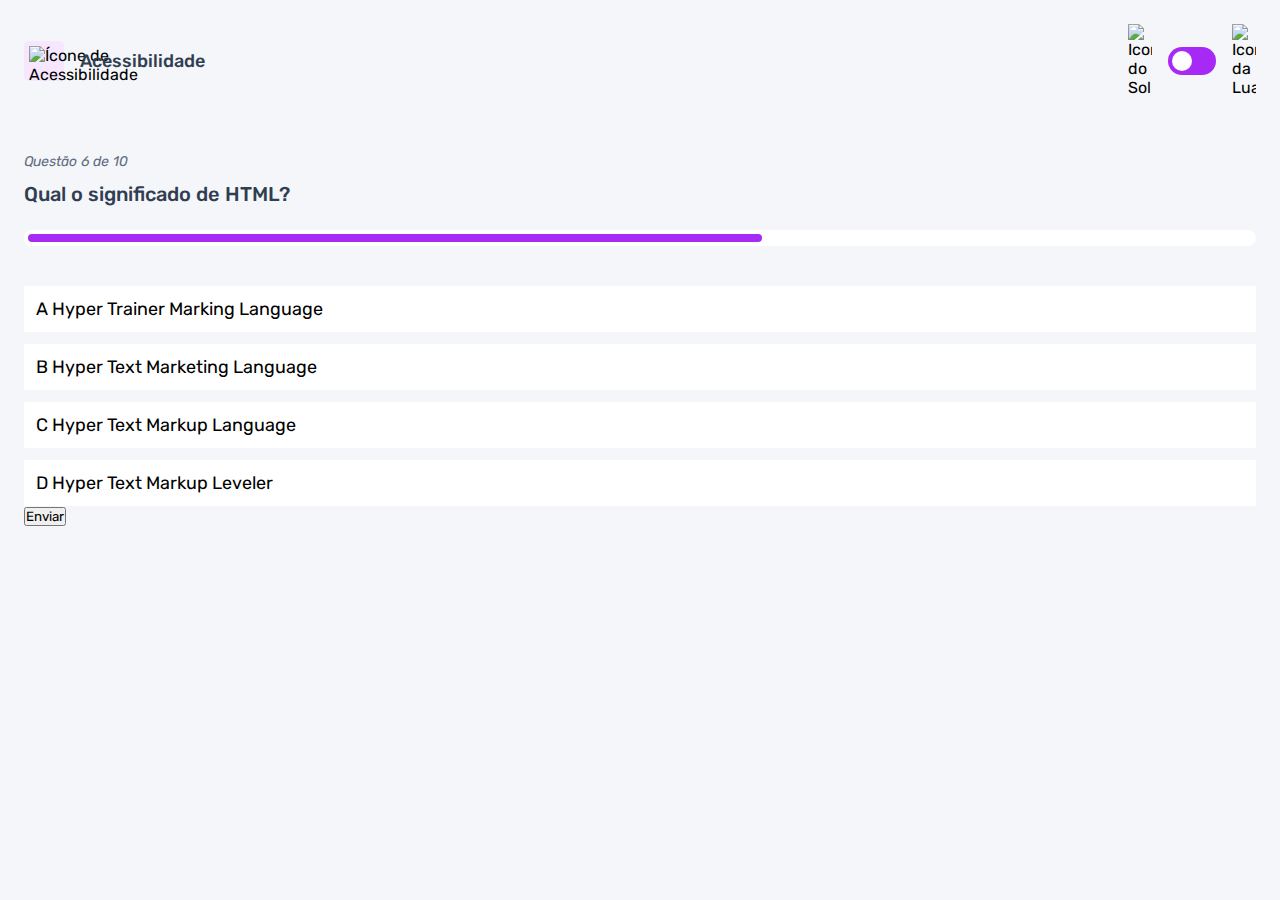
==== pages/quiz/quiz.html @ 1f3260f4 "Estilização da página do quiz na metade" ====
<!DOCTYPE html>
<html lang="en">
<head>
    <meta charset="UTF-8">
    <meta name="viewport" content="width=device-width, initial-scale=1.0">
    <link rel="preconnect" href="https://fonts.googleapis.com">
    <link rel="preconnect" href="https://fonts.gstatic.com" crossorigin>
    <link href="https://fonts.googleapis.com/css2?family=Rubik:ital,wght@0,300..900;1,300..900&display=swap" rel="stylesheet">
    <link rel="stylesheet" href="quiz.css">
    <title>Quiz App</title>
</head>
<body>
    <header>
        <div class="assunto">
            <div class="assunto_icone">
                <img src="../../assets/images/icon-accessibility.svg" alt="Ícone de Acessibilidade">
            </div>

            <h1>Acessibilidade</h1>
        </div>

        <div class="tema">
                <img src="../../assets/images/icon-sun-dark.svg" alt="Icone do Sol">
            <button>
                <div></div>
            </button>
            <img src="../../assets/images/icon-moon-dark.svg" alt="Icone da Lua">
        </div>
    </header>

    <main>
        <section class="pergunta">
            <p>Questão 6 de 10</p>

            <h2>Qual o significado de HTML?</h2>

            <div class="barra_progresso">
                <div></div>
            </div>
        </section>

        <section class="alternativas">
            <form action="">

                <label for="alternativa_a">
                    <input type="radio" id="alternativa_a">

                    <div>
                        <span>A</span>
                        Hyper Trainer Marking Language
                    </div>
                </label>

                <label for="alternativa_b">
                    <input type="radio" id="alternativa_b">

                    <div>
                        <span>B</span>
                        Hyper Text Marketing Language
                    </div>
                </label>

                <label for="alternativa_c">
                    <input type="radio" id="alternativa_c">

                    <div>
                        <span>C</span>
                        Hyper Text Markup Language
                    </div>
                </label>

                <label for="alternativa_d">
                    <input type="radio" id="alternativa_d">

                    <div>
                        <span>D</span>
                        Hyper Text Markup Leveler
                    </div>
                </label>
            </form>

            <button>Enviar</button>
        </section>
    </main>
</body>
</html>
---- pages/quiz/quiz.css ----
* {
    margin: 0;
    padding: 0;
    box-sizing: border-box;
    font-family: "Rubik", sans-serif;
    -webkit-font-smoothing: antialiased;
}

:root {
    --bg-color: #f4f6fa;
    --purple: #a729f5;
    --white: #fff;
    --primary-text-color: #313e51;
    --secondary-text-color: #626c7f;
    --button-bg: #fff;
    --bg-html: #fff1e9;
    --bg-css: #e0fdef;
    --bg-javascript: #ebf0ff;
    --bg-acessibilidade: #f6e7ff;
    --shadow: 0px 16px 40px 0px rgba(143, 160, 193, 0.14);
    --bg-mobile: url(../../assets/images/pattern-background-mobile-light.svg);
    --bg-desktop: url(../../assets/images/pattern-background-desktop-light.svg);
}

body.escuro{
    --bg-mobile: url(../../assets/images/pattern-background-mobile-dark.svg);
    --bg-desktop: url(../../assets/images/pattern-background-desktop-dark.svg);
    --bg-color: #313e51;
    --primary-text-color: #fff;
    --secondary-text-color: #abc1e1;
    --button-bg: #3b4d66;
    --shadow: 0px 16px 40px 0px rgba(49, 61, 86, 0.14);
}

body {
    height: 100svh;
    background: var(--bg-mobile) var(--bg-color);
    background-repeat: no-repeat;
    background-size: cover;
}

header {
    display: flex;
    justify-content: space-between;
    padding: 16px 24px;
}

.assunto {
    display: flex;
    align-items: center;
    gap: 16px;
}

.assunto_icone {
    background: var(--bg-acessibilidade);
    width: 40px;
    height: 40px;
    padding: 5px;
    border-radius: 5px;
}

.assunto_icone img {
    width: 100%;
}

.assunto h1 {
    font-size: 18px;
    font-weight: 500;
    color: var(--primary-text-color);
}

.tema {
    padding: 8px 0;
    display: flex;
    align-items: center;
    gap: 8px;
}

.tema img {
    width: 16px;
}

.tema button {
    height: 20px;
    width: 32px;
    background: var(--purple);
    border: 0;
    border-radius: 999px;
    padding: 4px;
}

.tema button div {
    background: var(--white);
    width: 12px;
    height: 12px;
    border-radius: 999px;
}

main {
    padding: 32px 24px;
}

.pergunta {
    margin-bottom: 40px;
}

.pergunta p {
    font-style: italic;
    font-size: 14px;
    color: var(--secondary-text-color);
    margin-bottom: 12px;
}

.pergunta h2 {
    font-size: 20px;
    font-weight: 500;
    color: var(--primary-text-color);
    line-height: 24px;
    margin-bottom: 24px;
}

.barra_progresso {
    background: var(--button-bg);
    height: 16px;
    padding: 4px;
    border-radius: 999px;
}

.barra_progresso div {
    height: 100%;
    width: 60%;
    background: var(--purple);
    border-radius: 999px;
}

.alternativas form {
    display: flex;
    flex-direction: column;
    gap: 12px;
}

.alternativas label {
    display: block;
    background: var(--button-bg);
    padding: 12px;

    font-size: 18px;
}

.alternativas input {
    display: none;
}

@media(min-width: 1100px) {
    body {
        background: var(--bg-desktop) var(--bg-color);
        background-size: cover;
        background-repeat: no-repeat;
    }

    .tema {
        gap: 16px;
    }

    .tema img {
        width: 24px;
    }

    .tema button {
        width: 48px;
        height: 28px;
    }

    .tema button div {
        width: 20px;
        height: 20px;
    }
}
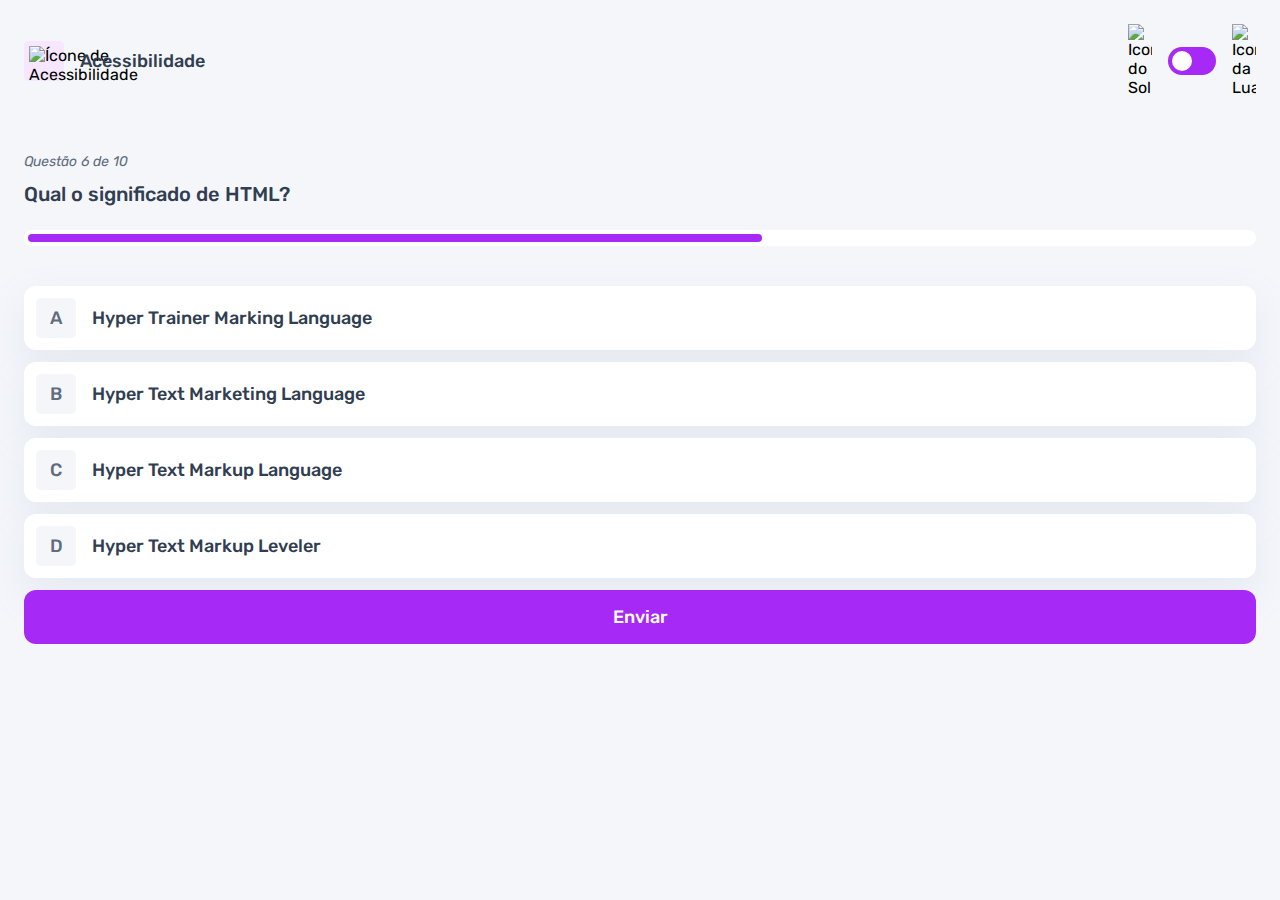
==== commit 3abc3a3b: "Adicionado e efeito de seleção nas alternativas - quiz.html e quiz.css" ====
--- a/pages/quiz/quiz.html
+++ b/pages/quiz/quiz.html
@@ -43,7 +43,7 @@
             <form action="">
 
                 <label for="alternativa_a">
-                    <input type="radio" id="alternativa_a">
+                    <input type="radio" id="alternativa_a" name="alternativa">
 
                     <div>
                         <span>A</span>
@@ -52,7 +52,7 @@
                 </label>
 
                 <label for="alternativa_b">
-                    <input type="radio" id="alternativa_b">
+                    <input type="radio" id="alternativa_b" name="alternativa">
 
                     <div>
                         <span>B</span>
@@ -61,7 +61,7 @@
                 </label>
 
                 <label for="alternativa_c">
-                    <input type="radio" id="alternativa_c">
+                    <input type="radio" id="alternativa_c" name="alternativa">
 
                     <div>
                         <span>C</span>
@@ -70,7 +70,7 @@
                 </label>
 
                 <label for="alternativa_d">
-                    <input type="radio" id="alternativa_d">
+                    <input type="radio" id="alternativa_d" name="alternativa">
 
                     <div>
                         <span>D</span>
--- a/pages/quiz/quiz.css
+++ b/pages/quiz/quiz.css
@@ -18,6 +18,8 @@
     --bg-javascript: #ebf0ff;
     --bg-acessibilidade: #f6e7ff;
     --shadow: 0px 16px 40px 0px rgba(143, 160, 193, 0.14);
+    --green :#26d782;
+    --red: #ee5454;
     --bg-mobile: url(../../assets/images/pattern-background-mobile-light.svg);
     --bg-desktop: url(../../assets/images/pattern-background-desktop-light.svg);
 }
@@ -137,19 +139,67 @@
     display: flex;
     flex-direction: column;
     gap: 12px;
+    margin-bottom: 12px;
 }
 
 .alternativas label {
     display: block;
     background: var(--button-bg);
     padding: 12px;
+    border-radius: 12px;
+    box-shadow: var(--shadow);
+    color: var(--primary-text-color);
 
     font-size: 18px;
+    font-weight: 500;
+}
+
+.alternativas label:has(input:checked) {
+    outline: 3px solid var(--purple);
+
+    & span {
+        background: var(--purple);
+        color: var(--white);
+    }
 }
 
 .alternativas input {
     display: none;
 }
+
+.alternativas div {
+    display: flex;
+    align-items: center;
+    gap: 16px;
+}
+
+.alternativas div span {
+    display: block;
+    width: 40px;
+    height: 40px;
+    border-radius: 5px;
+    background: var(--bg-color);
+    color: var(--secondary-text-color);
+
+    display: flex;
+    align-items: center;
+    justify-content: center;
+
+    flex-shrink: 0;
+}
+
+.alternativas button {
+    padding: 16px;
+    border-radius: 12px;
+    border: none;
+    background: var(--purple);
+    color: var(--white);
+    width: 100%;
+
+    font-size: 18px;
+    font-weight: 500;
+}
+
 
 @media(min-width: 1100px) {
     body {
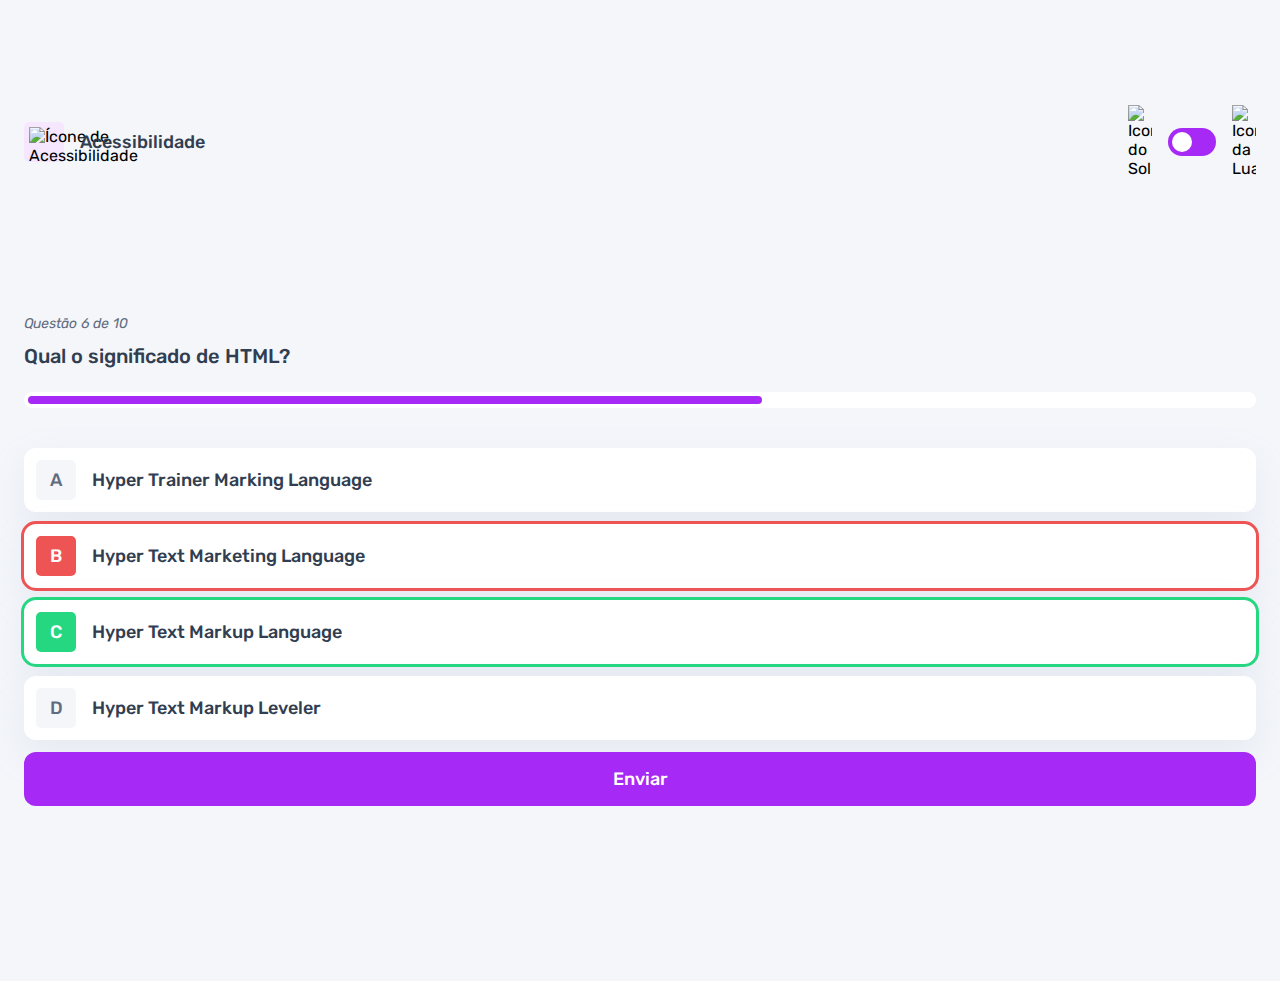
==== commit e48c5012: "Adicionado o efeito para alternativas corretas e erradas" ====
--- a/pages/quiz/quiz.html
+++ b/pages/quiz/quiz.html
@@ -51,7 +51,7 @@
                     </div>
                 </label>
 
-                <label for="alternativa_b">
+                <label for="alternativa_b" id="errada">
                     <input type="radio" id="alternativa_b" name="alternativa">
 
                     <div>
@@ -60,7 +60,7 @@
                     </div>
                 </label>
 
-                <label for="alternativa_c">
+                <label for="alternativa_c" id="correta">
                     <input type="radio" id="alternativa_c" name="alternativa">
 
                     <div>
--- a/pages/quiz/quiz.css
+++ b/pages/quiz/quiz.css
@@ -163,6 +163,24 @@
     }
 }
 
+.alternativas label#correta {
+    outline: 3px solid var(--green);
+
+    & span {
+        background: var(--green);
+        color: var(--white);
+    }
+}
+
+.alternativas label#errada {
+    outline: 3px solid var(--red);
+
+    & span {
+        background: var(--red);
+        color: var(--white);
+    }
+}
+
 .alternativas input {
     display: none;
 }
@@ -208,6 +226,10 @@
         background-repeat: no-repeat;
     }
 
+    header {
+        margin-block: 81px;
+    }
+
     .tema {
         gap: 16px;
     }
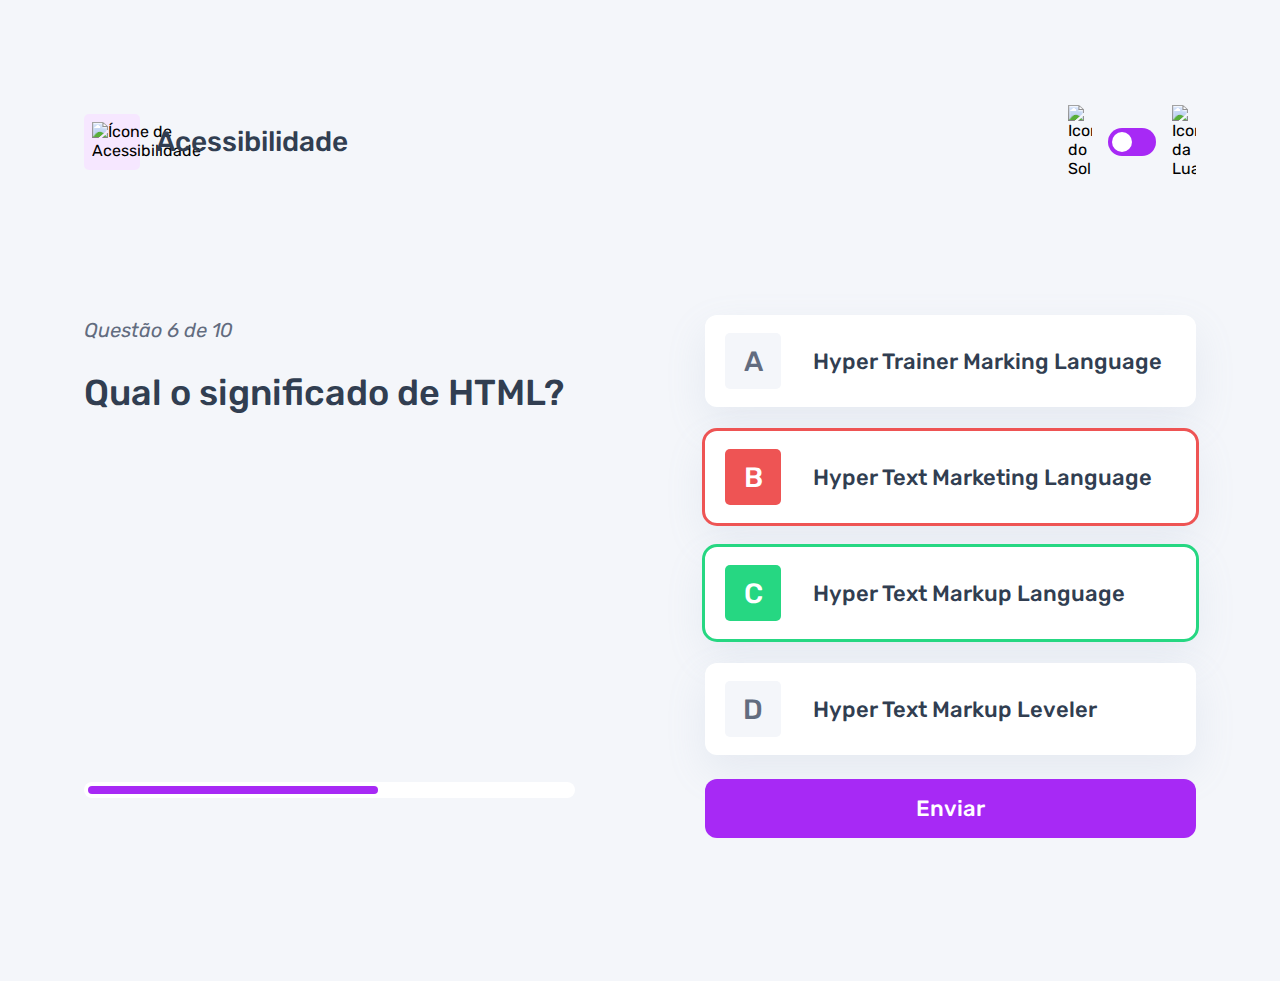
==== commit db278c95: "Adicionada a responsividade para o desktop - quiz.html quiz.css" ====
--- a/pages/quiz/quiz.html
+++ b/pages/quiz/quiz.html
@@ -30,10 +30,11 @@
 
     <main>
         <section class="pergunta">
-            <p>Questão 6 de 10</p>
+            <div>
+                <p>Questão 6 de 10</p>
 
-            <h2>Qual o significado de HTML?</h2>
-
+                <h2>Qual o significado de HTML?</h2>
+            </div>
             <div class="barra_progresso">
                 <div></div>
             </div>
--- a/pages/quiz/quiz.css
+++ b/pages/quiz/quiz.css
@@ -220,14 +220,21 @@
 
 
 @media(min-width: 1100px) {
-    body {
-        background: var(--bg-desktop) var(--bg-color);
-        background-size: cover;
-        background-repeat: no-repeat;
-    }
 
     header {
         margin-block: 81px;
+        max-width: 1160px;
+        margin-inline: auto;
+    }
+
+    .assunto_icone {
+        width: 56px;
+        height: 56px;
+        padding: 8px;
+    }
+
+    .assunto h1 {
+        font-size: 28px;
     }
 
     .tema {
@@ -247,4 +254,59 @@
         width: 20px;
         height: 20px;
     }
+
+    main {
+        max-width: 1160px;
+        margin-inline: auto;
+
+        display: flex;
+        gap: 130px;
+    }
+
+    section {
+        width: 100%;
+    }
+
+    .pergunta {
+        display: flex;
+        flex-direction: column;
+        justify-content: space-between;
+    }
+
+    .pergunta p {
+        font-size: 20px;
+        line-height: 30px;
+        margin-bottom: 27px;
+    }
+
+    .pergunta h2{
+        font-size: 36px;
+        line-height: 42px;
+    }
+
+    .alternativas form {
+        gap: 24px;
+        margin-bottom: 24px;
+    }
+
+    .alternativas label {
+        font-size: 22px;
+        padding: 18px 20px;
+    }
+
+    .alternativas div {
+        gap: 32px;
+    }
+
+    .alternativas div span {
+        width: 56px;
+        height: 56px;
+        font-size: 28px;
+    }
+
+    .alternativas button {
+        font-size: 22px;
+    }
+
+
 }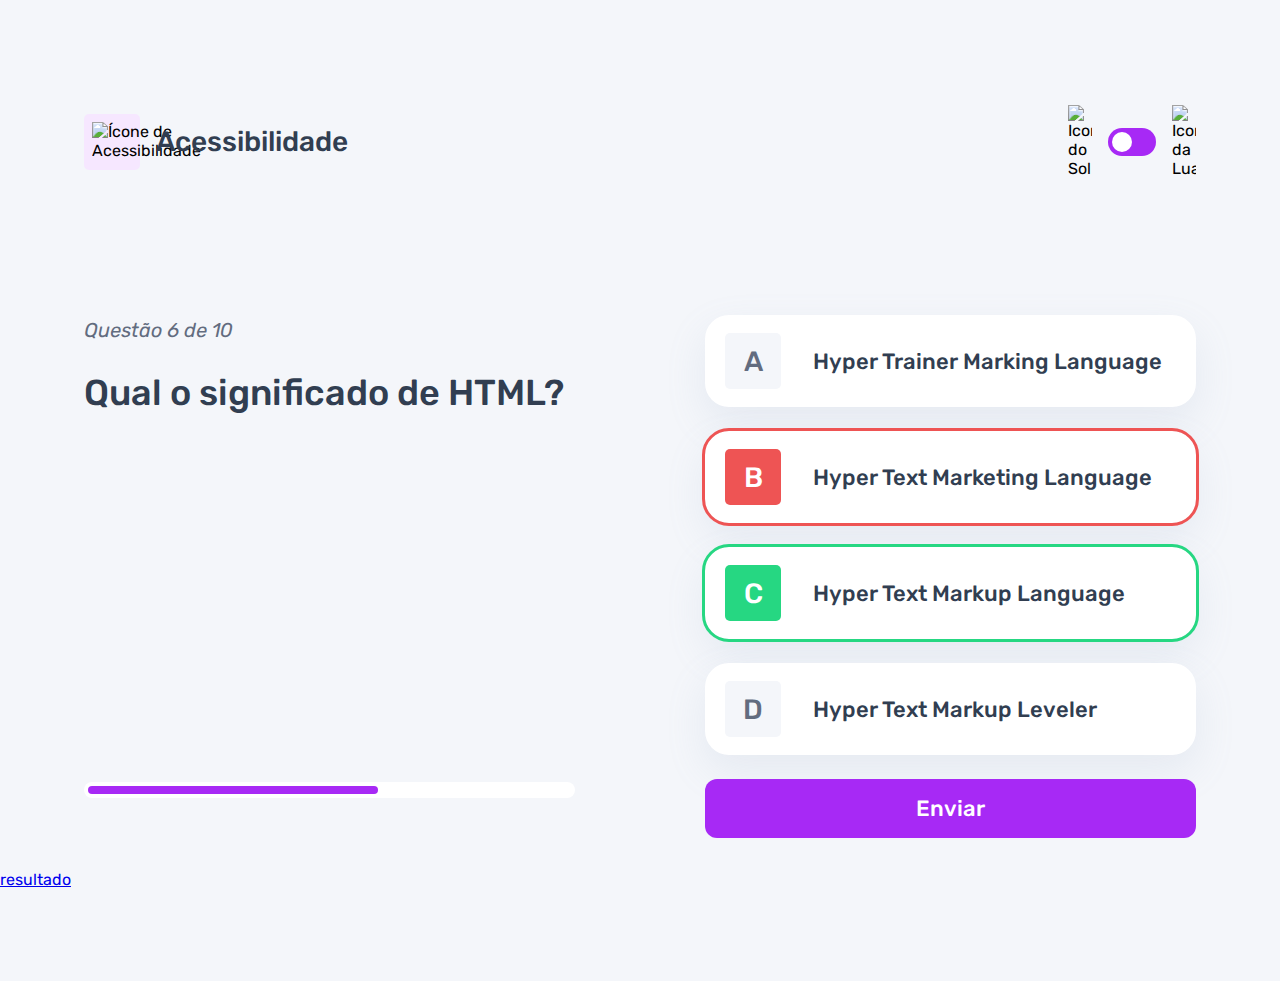
==== commit b9252e30: "Adição do Header no Resultado.html" ====
--- a/pages/quiz/quiz.html
+++ b/pages/quiz/quiz.html
@@ -83,5 +83,7 @@
             <button>Enviar</button>
         </section>
     </main>
+
+    <a href="../resultado/resultado.html">resultado</a>
 </body>
 </html>--- a/pages/quiz/quiz.css
+++ b/pages/quiz/quiz.css
@@ -8,10 +8,13 @@
 
 :root {
     --bg-color: #f4f6fa;
+    --bg-span: #f4f6fa;
     --purple: #a729f5;
+    --purple-hover: rgba(167, 41, 245, 0.7);
     --white: #fff;
     --primary-text-color: #313e51;
     --secondary-text-color: #626c7f;
+    --color-span: #626c7f;
     --button-bg: #fff;
     --bg-html: #fff1e9;
     --bg-css: #e0fdef;
@@ -31,6 +34,7 @@
     --primary-text-color: #fff;
     --secondary-text-color: #abc1e1;
     --button-bg: #3b4d66;
+    --color-span: #313e51;
     --shadow: 0px 16px 40px 0px rgba(49, 61, 86, 0.14);
 }
 
@@ -149,9 +153,17 @@
     border-radius: 12px;
     box-shadow: var(--shadow);
     color: var(--primary-text-color);
+    cursor: pointer;
 
     font-size: 18px;
     font-weight: 500;
+}
+
+.alternativas label:hover {
+    & span {
+        background: var(--bg-acessibilidade);
+        color: var(--purple);
+    }
 }
 
 .alternativas label:has(input:checked) {
@@ -196,8 +208,8 @@
     width: 40px;
     height: 40px;
     border-radius: 5px;
-    background: var(--bg-color);
-    color: var(--secondary-text-color);
+    background: var(--bg-span);
+    color: var(--color-span);
 
     display: flex;
     align-items: center;
@@ -216,10 +228,20 @@
 
     font-size: 18px;
     font-weight: 500;
-}
-
+    transition: background 0.3s;
+}
+
+.alternativas button:hover {
+        background: var(--purple-hover);
+        cursor: pointer;
+}
 
 @media(min-width: 1100px) {
+    body {
+        background: var(--bg-desktop) var(--bg-color);
+        background-size: cover;
+        background-repeat: no-repeat;
+    }
 
     header {
         margin-block: 81px;
@@ -292,6 +314,7 @@
     .alternativas label {
         font-size: 22px;
         padding: 18px 20px;
+        border-radius: 24px;
     }
 
     .alternativas div {
@@ -307,6 +330,4 @@
     .alternativas button {
         font-size: 22px;
     }
-
-
 }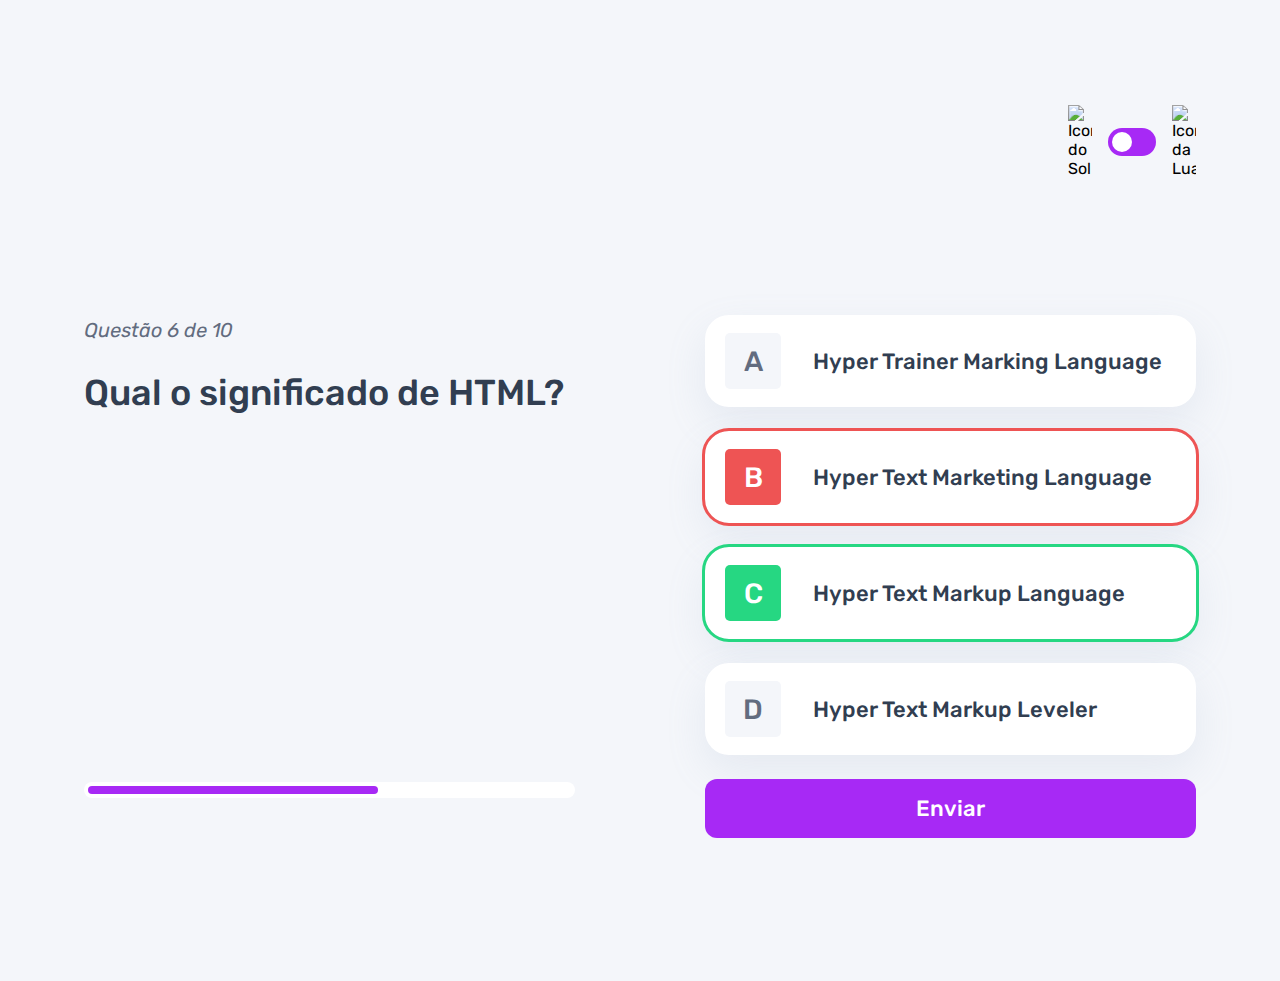
==== commit 654b45e7: "Alteração dinamica do Assunto da página" ====
--- a/pages/quiz/quiz.html
+++ b/pages/quiz/quiz.html
@@ -7,16 +7,17 @@
     <link rel="preconnect" href="https://fonts.gstatic.com" crossorigin>
     <link href="https://fonts.googleapis.com/css2?family=Rubik:ital,wght@0,300..900;1,300..900&display=swap" rel="stylesheet">
     <link rel="stylesheet" href="quiz.css">
+    <script src="./quiz.js" type="module" defer></script>
     <title>Quiz App</title>
 </head>
 <body>
     <header>
         <div class="assunto">
             <div class="assunto_icone">
-                <img src="../../assets/images/icon-accessibility.svg" alt="Ícone de Acessibilidade">
+                <img src="" alt="">
             </div>
 
-            <h1>Acessibilidade</h1>
+            <h1></h1>
         </div>
 
         <div class="tema">
@@ -83,7 +84,5 @@
             <button>Enviar</button>
         </section>
     </main>
-
-    <a href="../resultado/resultado.html">resultado</a>
 </body>
 </html>--- a/pages/quiz/quiz.css
+++ b/pages/quiz/quiz.css
@@ -58,11 +58,26 @@
 }
 
 .assunto_icone {
-    background: var(--bg-acessibilidade);
     width: 40px;
     height: 40px;
     padding: 5px;
     border-radius: 5px;
+}
+
+.assunto_icone.html {
+    background: var(--bg-html);
+}
+
+.assunto_icone.css {
+    background: var(--bg-css);
+}
+
+.assunto_icone.javascript {
+    background: var(--bg-javascript);
+}
+
+.assunto_icone.acessibilidade {
+    background: var(--bg-acessibilidade);
 }
 
 .assunto_icone img {
@@ -93,6 +108,8 @@
     border: 0;
     border-radius: 999px;
     padding: 4px;
+    display: flex;
+    cursor: pointer;
 }
 
 .tema button div {
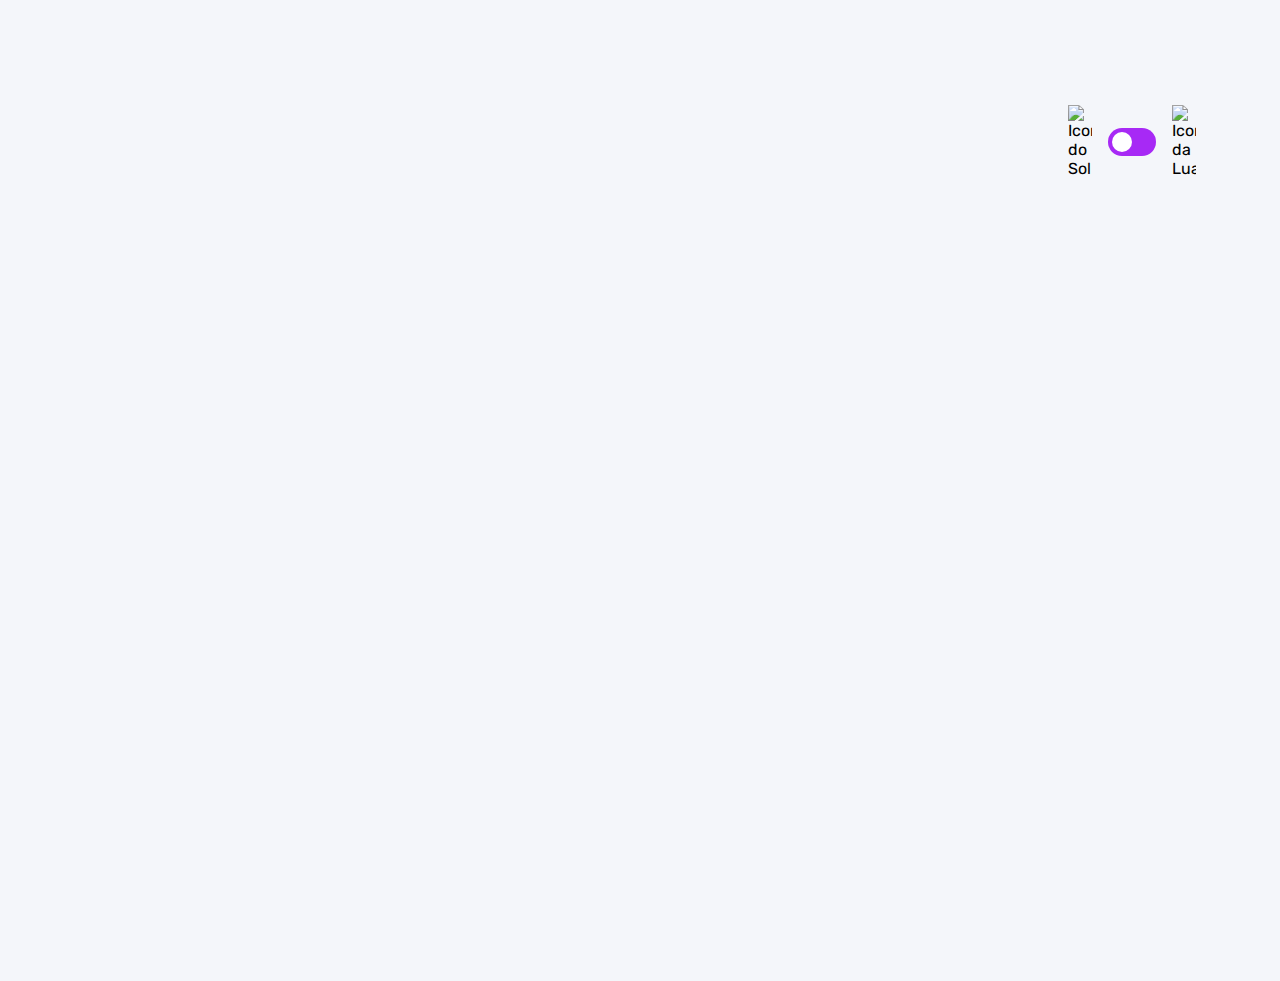
==== commit 1080f5b3: "Adicionadas a funções de buscar e montar as perguntas" ====
--- a/pages/quiz/quiz.html
+++ b/pages/quiz/quiz.html
@@ -30,59 +30,7 @@
     </header>
 
     <main>
-        <section class="pergunta">
-            <div>
-                <p>Questão 6 de 10</p>
-
-                <h2>Qual o significado de HTML?</h2>
-            </div>
-            <div class="barra_progresso">
-                <div></div>
-            </div>
-        </section>
-
-        <section class="alternativas">
-            <form action="">
-
-                <label for="alternativa_a">
-                    <input type="radio" id="alternativa_a" name="alternativa">
-
-                    <div>
-                        <span>A</span>
-                        Hyper Trainer Marking Language
-                    </div>
-                </label>
-
-                <label for="alternativa_b" id="errada">
-                    <input type="radio" id="alternativa_b" name="alternativa">
-
-                    <div>
-                        <span>B</span>
-                        Hyper Text Marketing Language
-                    </div>
-                </label>
-
-                <label for="alternativa_c" id="correta">
-                    <input type="radio" id="alternativa_c" name="alternativa">
-
-                    <div>
-                        <span>C</span>
-                        Hyper Text Markup Language
-                    </div>
-                </label>
-
-                <label for="alternativa_d">
-                    <input type="radio" id="alternativa_d" name="alternativa">
-
-                    <div>
-                        <span>D</span>
-                        Hyper Text Markup Leveler
-                    </div>
-                </label>
-            </form>
-
-            <button>Enviar</button>
-        </section>
+        
     </main>
 </body>
 </html>--- a/pages/quiz/quiz.css
+++ b/pages/quiz/quiz.css
@@ -151,7 +151,6 @@
 
 .barra_progresso div {
     height: 100%;
-    width: 60%;
     background: var(--purple);
     border-radius: 999px;
 }
